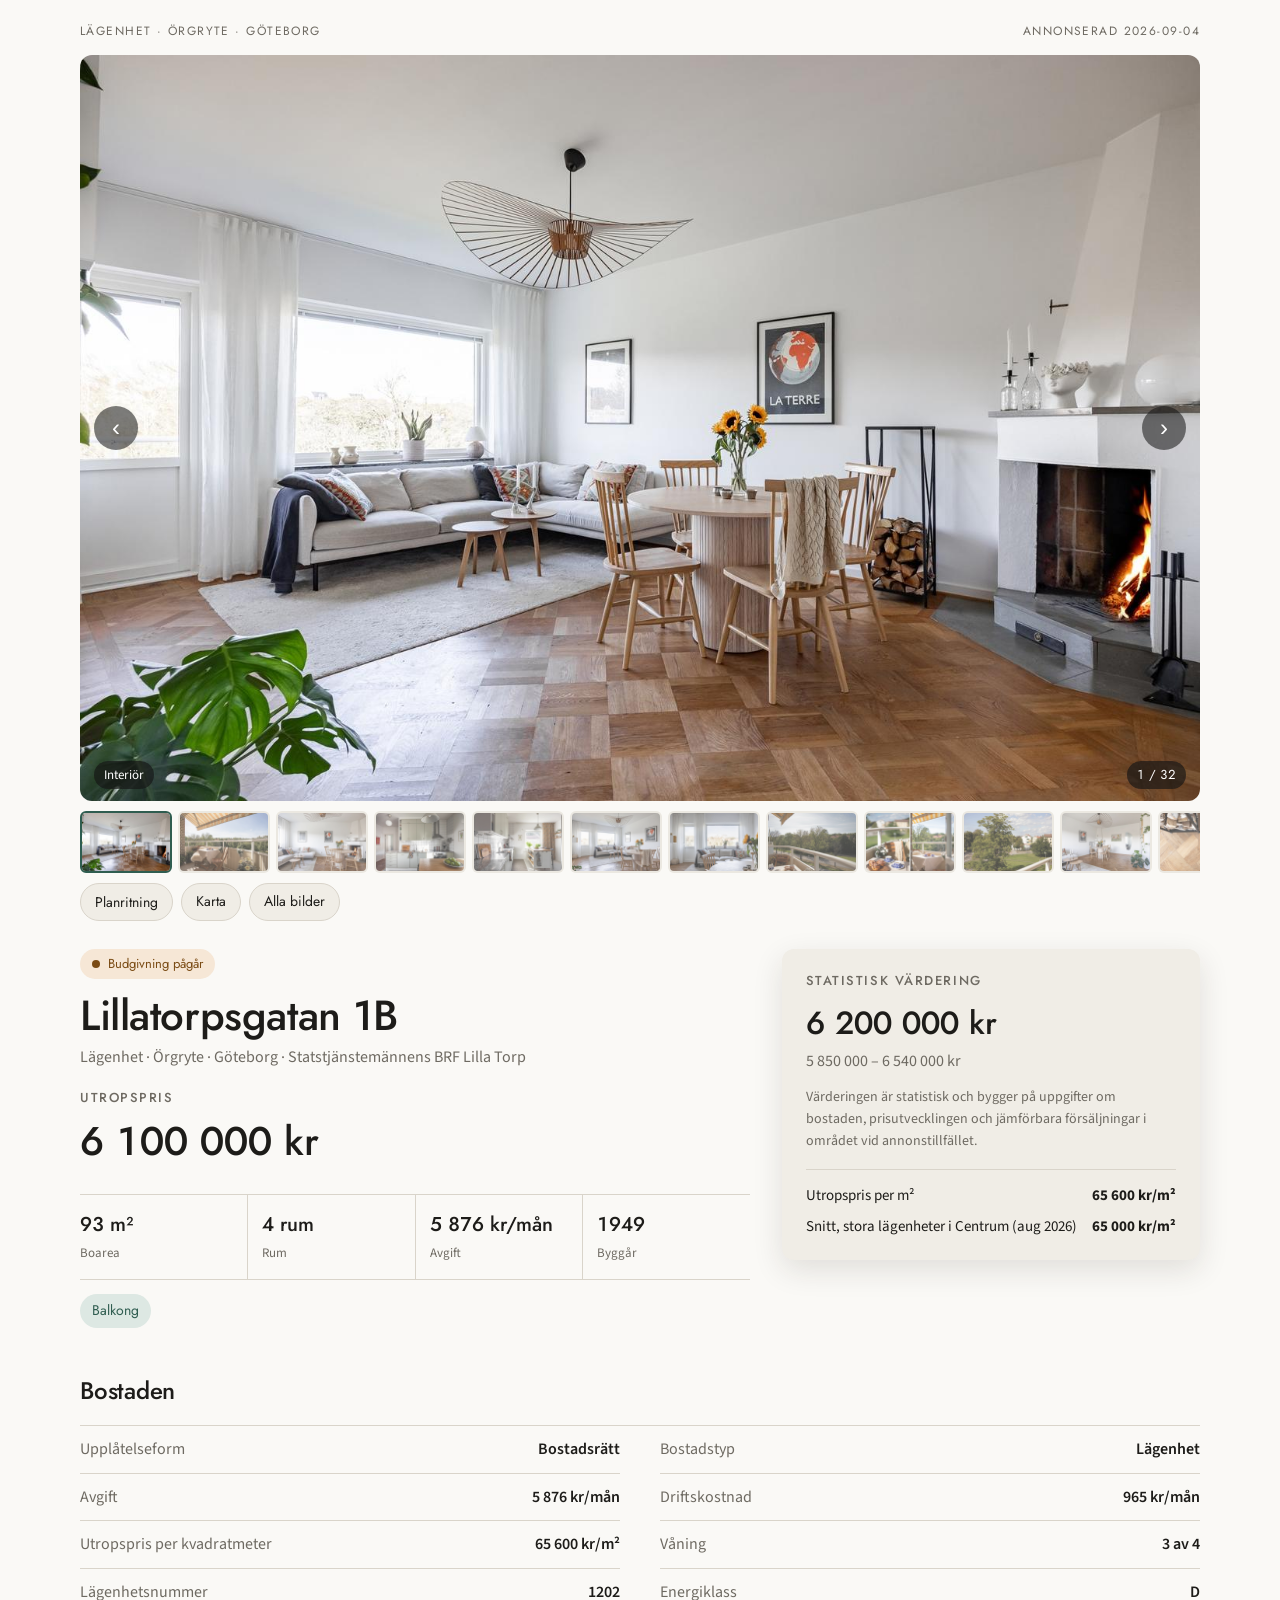
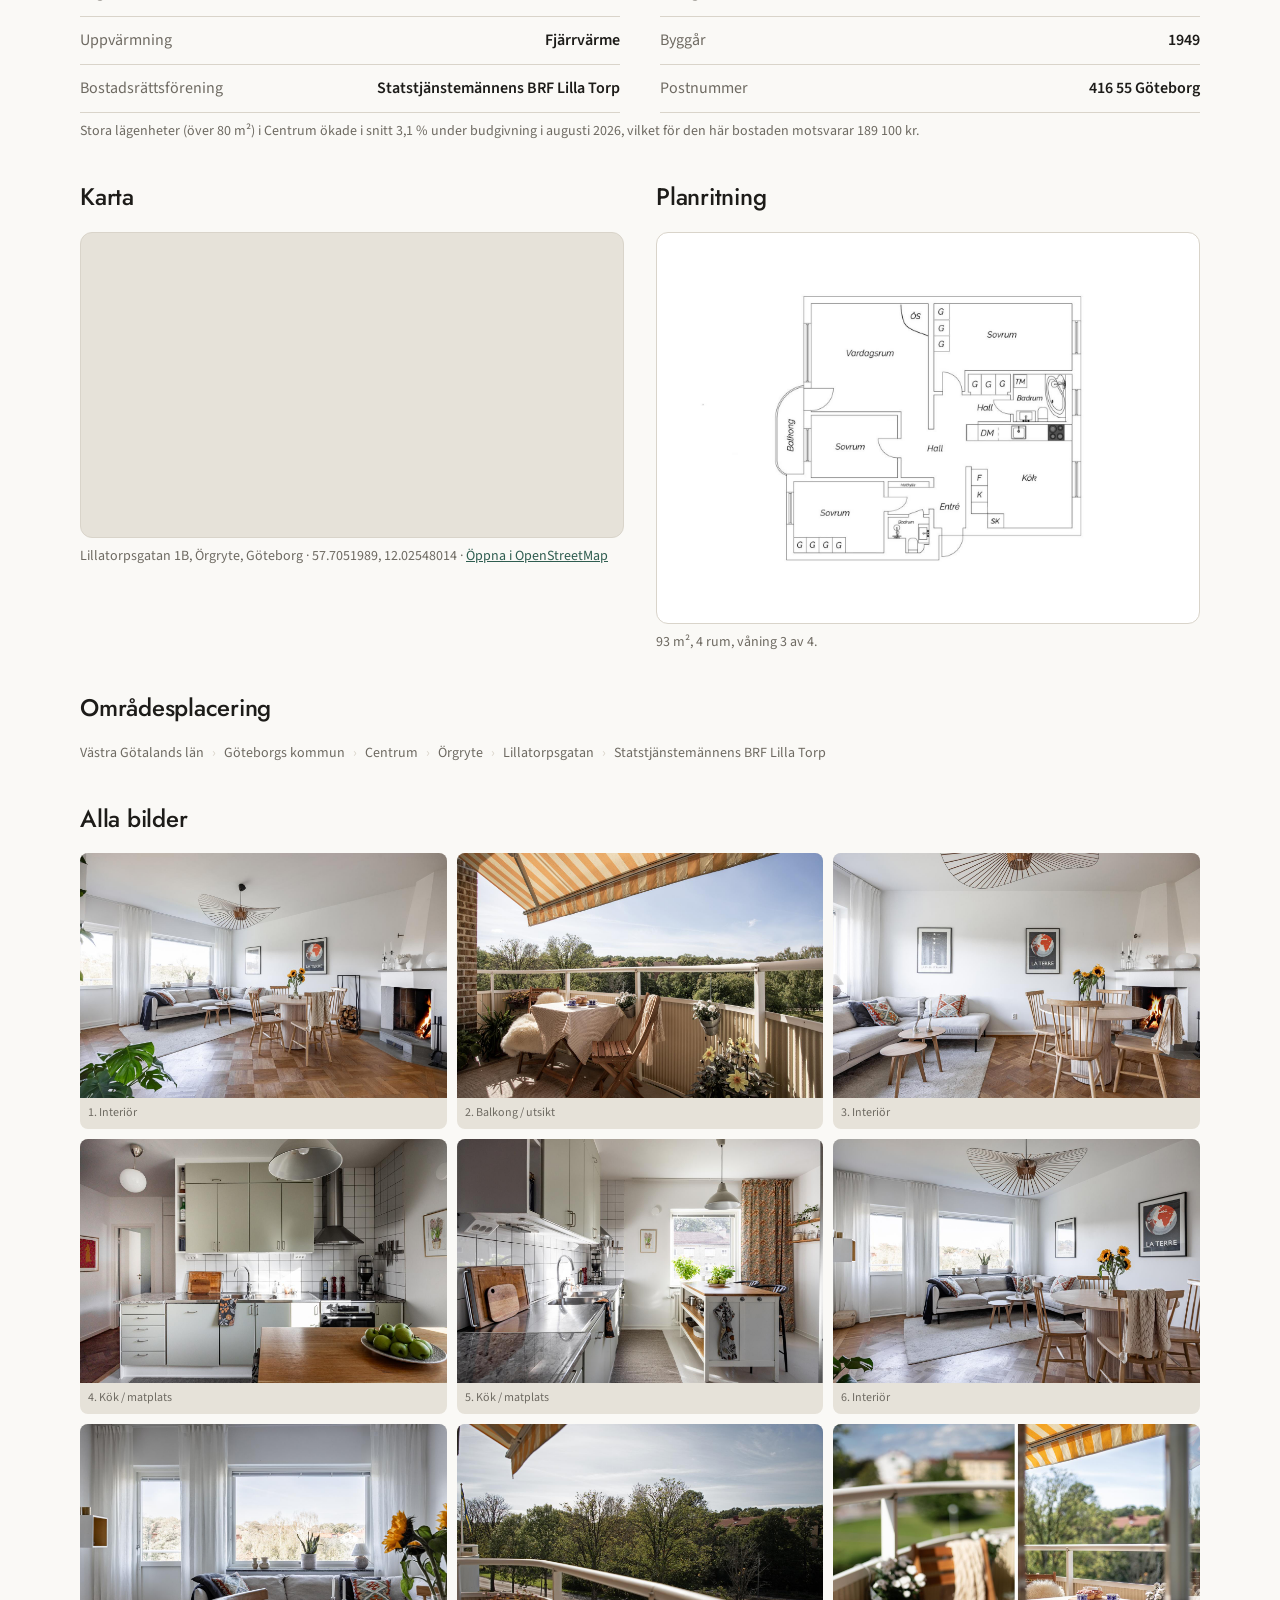
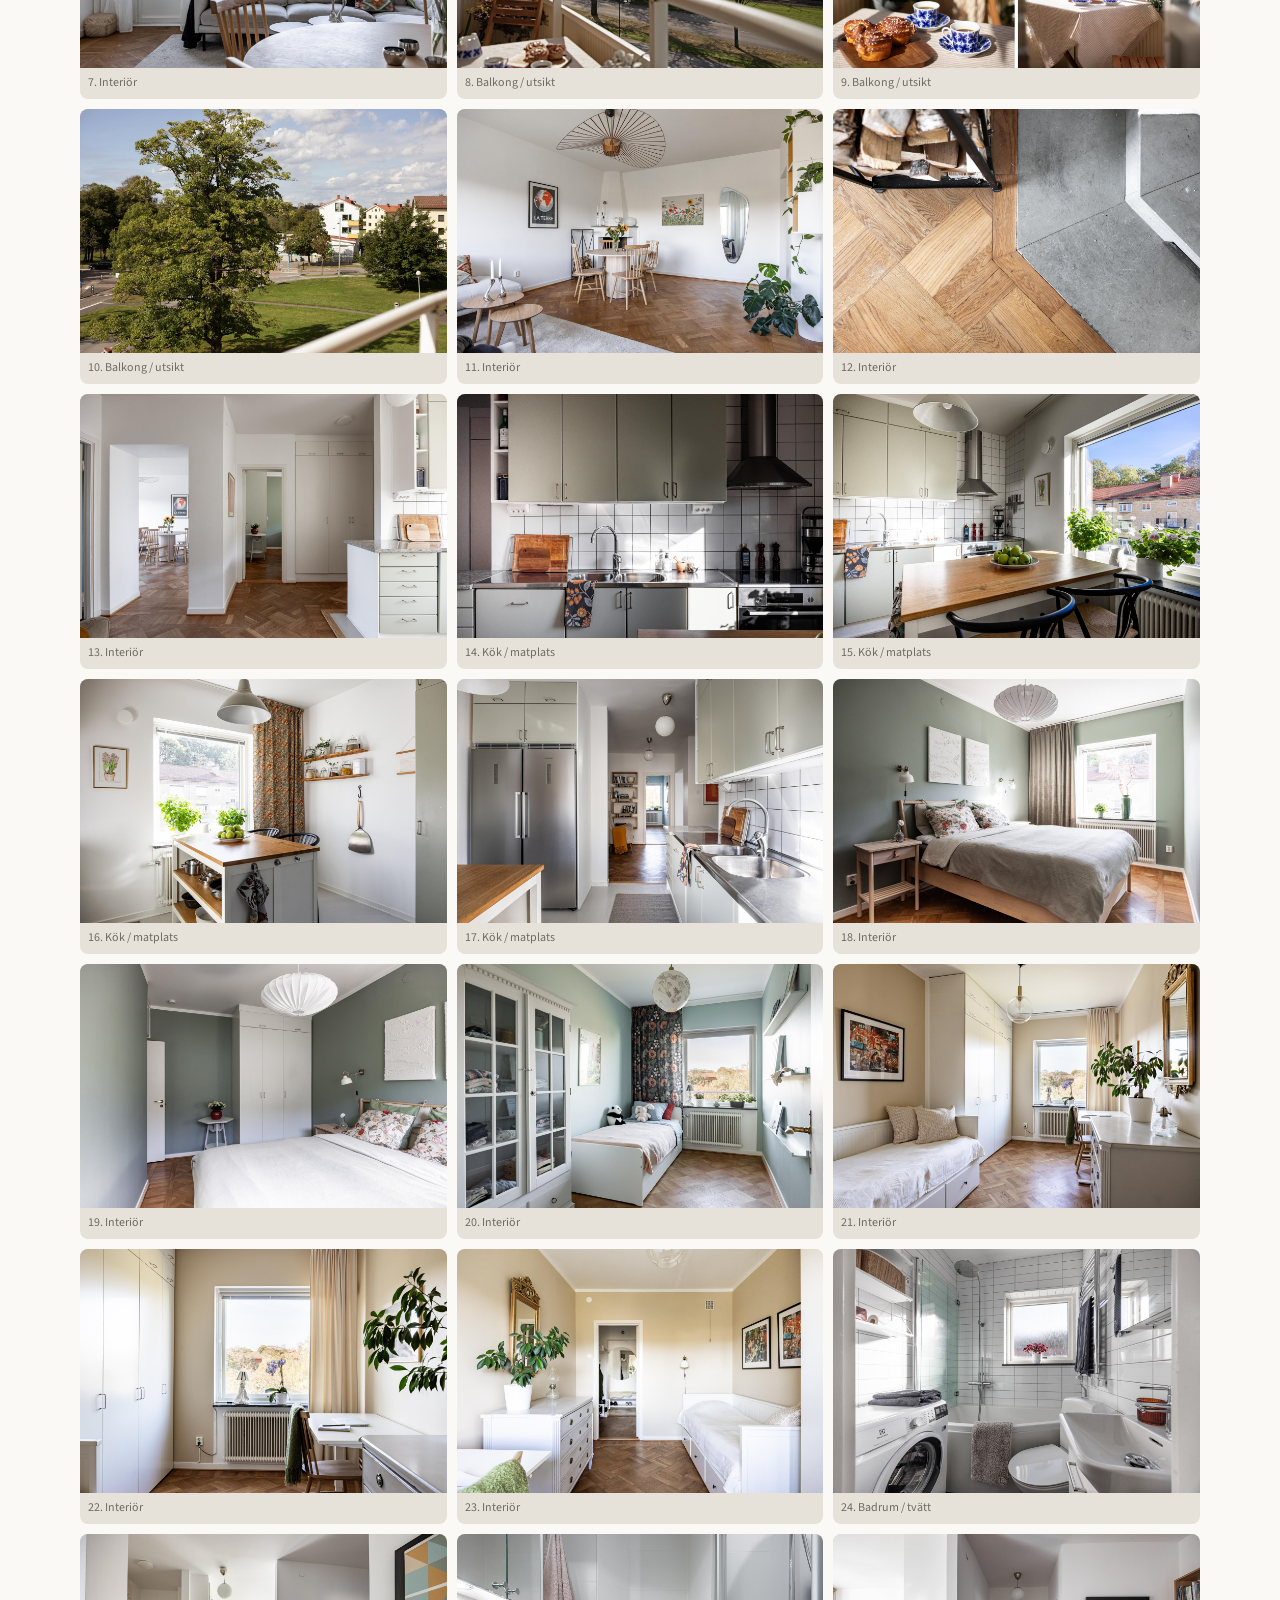
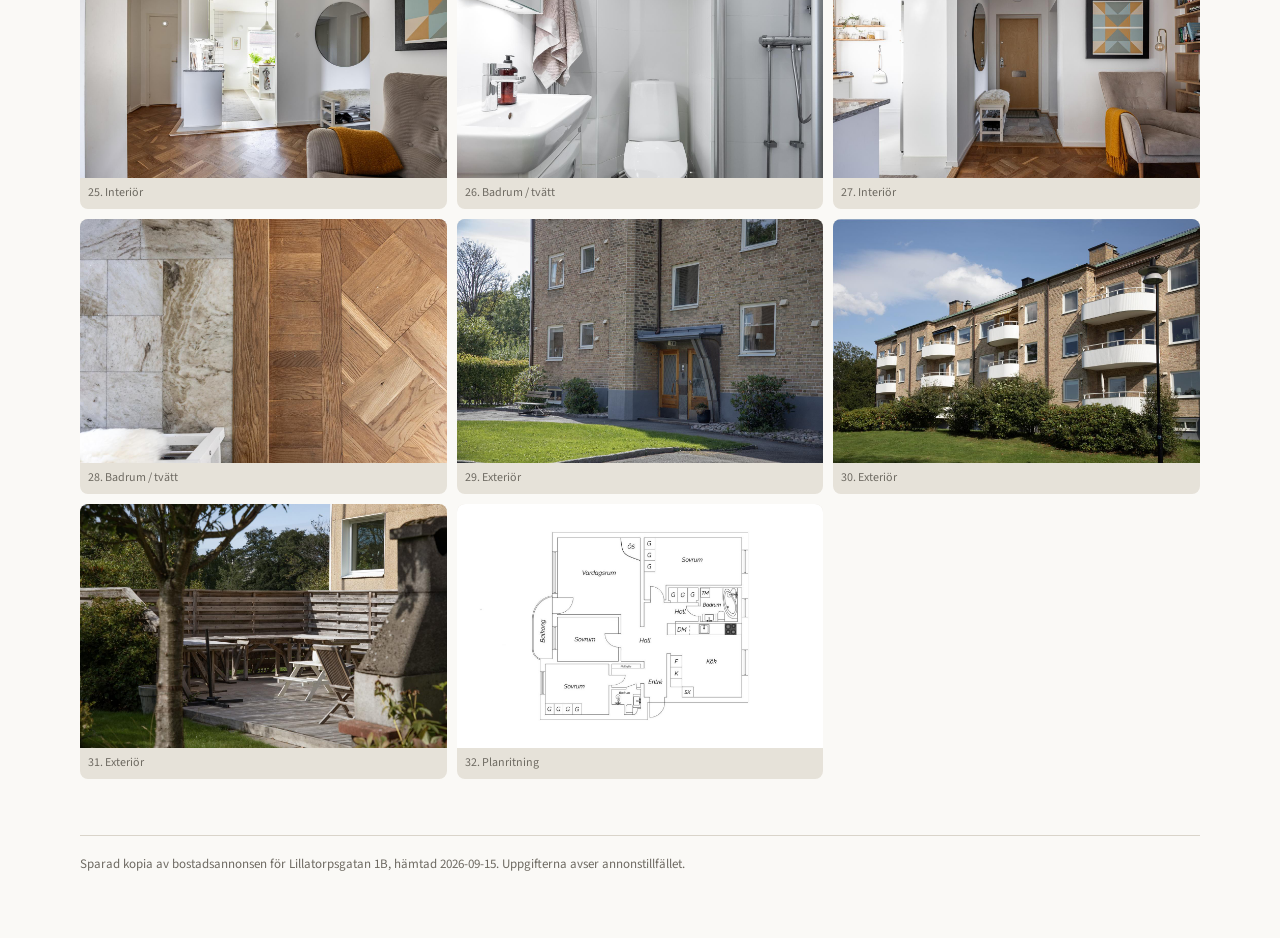
==== index.html @ 9cee85e9 "Lillatorpsgatan 1B listing replica Co-Authored-By: Claude Fable 5.1 <noreply@anthropic.com>" ====
<!doctype html>
<html lang="sv">
<head>
<meta charset="utf-8">
<meta name="viewport" content="width=device-width,initial-scale=1">
<title>Lillatorpsgatan 1B</title>
<meta name="description" content="Lägenhet, 4 rum, 93 m², Örgryte, Göteborg">
<link rel="preconnect" href="https://fonts.googleapis.com">
<link rel="stylesheet" href="https://fonts.googleapis.com/css2?family=Jost:wght@400;500;600&family=Source+Sans+3:ital,wght@0,400;0,600;1,400&display=swap">
</head>
<body>
<style>
:root{--bg:#FAF9F6;--surface:#F0EDE6;--surface2:#E6E2D9;--ink:#1D1C19;--muted:#6E6A62;--line:#D9D4CA;--accent:#2F5D50;--accent-ink:#FFFFFF;--accent-soft:#DDE8E3;--warn-soft:#F6E7D6;--warn-ink:#7A4B14;--plan:#FFFFFF;--shadow:0 10px 30px rgba(40,35,25,.12);}
@media (prefers-color-scheme: dark){:root:not([data-theme="light"]){--bg:#17181A;--surface:#212326;--surface2:#2B2E32;--ink:#ECE9E2;--muted:#A39E94;--line:#363A3F;--accent:#7FB8A4;--accent-ink:#0F1F1A;--accent-soft:#1F3A33;--warn-soft:#3A2C1B;--warn-ink:#E8C08E;--plan:#ECE9E2;--shadow:0 10px 30px rgba(0,0,0,.45);}}
:root[data-theme="dark"]{--bg:#17181A;--surface:#212326;--surface2:#2B2E32;--ink:#ECE9E2;--muted:#A39E94;--line:#363A3F;--accent:#7FB8A4;--accent-ink:#0F1F1A;--accent-soft:#1F3A33;--warn-soft:#3A2C1B;--warn-ink:#E8C08E;--plan:#ECE9E2;--shadow:0 10px 30px rgba(0,0,0,.45);}
*{box-sizing:border-box}
body{margin:0;background:var(--bg);color:var(--ink);font:16px/1.55 "Source Sans 3",system-ui,-apple-system,"Segoe UI",sans-serif;padding-block:0 64px;padding-inline:16px}
h1,h2,h3{font-family:Jost,Futura,system-ui,sans-serif;font-weight:500;letter-spacing:-.01em;text-wrap:balance;margin:0}
.wrap{max-width:1120px;margin:0 auto}
a{color:var(--accent)}
.top{display:flex;justify-content:space-between;align-items:baseline;padding-block:22px 14px;gap:16px;flex-wrap:wrap}
.eyebrow{font-family:Jost,sans-serif;text-transform:uppercase;letter-spacing:.12em;font-size:12px;color:var(--muted)}
.gal{position:relative;background:var(--surface2);border-radius:12px;overflow:hidden;aspect-ratio:3/2;max-width:100%}
.gal img.main{width:100%;height:100%;object-fit:contain;display:block;background:var(--surface2);cursor:zoom-in}
.gal img.main.photo{object-fit:cover}
.nav{position:absolute;top:50%;transform:translateY(-50%);width:44px;height:44px;border-radius:50%;border:0;background:rgba(20,20,20,.55);color:#fff;font-size:24px;line-height:1;cursor:pointer;display:grid;place-items:center}
.nav:hover{background:rgba(20,20,20,.8)}
.nav.prev{left:14px}.nav.next{right:14px}
.counter{position:absolute;right:14px;bottom:12px;background:rgba(20,20,20,.65);color:#fff;font-family:Jost,sans-serif;font-size:13px;padding:4px 10px;border-radius:999px;font-variant-numeric:tabular-nums}
.caption{position:absolute;left:14px;bottom:12px;background:rgba(20,20,20,.65);color:#fff;font-size:13px;padding:4px 10px;border-radius:999px}
.thumbs{display:flex;gap:6px;overflow-x:auto;padding-block:10px 4px;scrollbar-width:thin}
.thumb{flex:0 0 auto;width:92px;height:62px;padding:0;border:2px solid transparent;border-radius:6px;overflow:hidden;background:var(--surface2);cursor:pointer;opacity:.7}
.thumb img{width:100%;height:100%;object-fit:cover;display:block}
.thumb.on{border-color:var(--accent);opacity:1}
.thumb:focus-visible,.nav:focus-visible,.btn:focus-visible,.close:focus-visible{outline:3px solid var(--accent);outline-offset:2px}
.toolbar{display:flex;gap:8px;flex-wrap:wrap;padding-block:6px 0}
.btn{font-family:Jost,sans-serif;font-size:14px;border:1px solid var(--line);background:var(--surface);color:var(--ink);border-radius:999px;padding:7px 14px;cursor:pointer;text-decoration:none}
.btn:hover{background:var(--surface2)}
.head{display:grid;grid-template-columns:1.6fr 1fr;gap:32px;padding-block:28px 8px;align-items:start}
.status{display:inline-flex;align-items:center;gap:8px;background:var(--warn-soft);color:var(--warn-ink);font-family:Jost,sans-serif;font-size:13px;padding:5px 12px;border-radius:999px;margin-bottom:14px}
.status::before{content:"";width:8px;height:8px;border-radius:50%;background:currentColor}
h1{font-size:clamp(30px,4vw,42px);line-height:1.1}
.sub{color:var(--muted);margin-top:6px}
.price{font-family:Jost,sans-serif;font-size:clamp(30px,4vw,40px);font-weight:500;font-variant-numeric:tabular-nums;margin-top:18px}
.price small{display:block;font-size:13px;color:var(--muted);text-transform:uppercase;letter-spacing:.12em;font-weight:500;margin-bottom:2px}
.keys{display:grid;grid-template-columns:repeat(4,1fr);border-top:1px solid var(--line);border-bottom:1px solid var(--line);margin-top:22px}
.keys div{padding-block:14px;padding-inline:0 12px}
.keys div+div{border-left:1px solid var(--line);padding-inline:14px 12px}
.keys b{display:block;font-family:Jost,sans-serif;font-weight:500;font-size:20px;font-variant-numeric:tabular-nums}
.keys span{font-size:13px;color:var(--muted)}
.amen{display:inline-flex;align-items:center;gap:8px;background:var(--accent-soft);color:var(--accent);font-family:Jost,sans-serif;font-size:14px;padding:6px 12px;border-radius:999px;margin-top:14px}
.side{background:var(--surface);border-radius:12px;padding:22px 24px;box-shadow:var(--shadow)}
.side h3{font-size:13px;text-transform:uppercase;letter-spacing:.12em;color:var(--muted);font-weight:500}
.side .big{font-family:Jost,sans-serif;font-size:32px;font-weight:500;margin-top:8px;font-variant-numeric:tabular-nums}
.side .range{color:var(--muted);font-variant-numeric:tabular-nums}
.side p{margin:14px 0 0;font-size:14px;color:var(--muted)}
.side .sqm{margin-top:16px;padding-top:14px;border-top:1px solid var(--line);display:flex;justify-content:space-between;gap:12px;font-variant-numeric:tabular-nums;font-size:15px}
.side .sqm.last{margin-top:8px;padding-top:0;border:0}
section{padding-block:36px 0}
h2{font-size:24px;margin-bottom:16px}
.facts{display:grid;grid-template-columns:repeat(2,1fr);gap:0 40px;border-top:1px solid var(--line);margin:0}
.facts div{display:flex;justify-content:space-between;gap:16px;padding-block:11px;border-bottom:1px solid var(--line);font-variant-numeric:tabular-nums}
.facts dt{color:var(--muted);margin:0}
.facts dd{margin:0;font-weight:600;text-align:right}
.two{display:grid;grid-template-columns:1fr 1fr;gap:32px}
.map{border-radius:12px;overflow:hidden;border:1px solid var(--line);aspect-ratio:16/9;max-width:100%;background:var(--surface2)}
.map iframe{width:100%;height:100%;border:0;display:block}
.plan{background:var(--plan);border-radius:12px;border:1px solid var(--line);padding:12px}
.plan img{width:100%;display:block;cursor:zoom-in}
.note{color:var(--muted);font-size:14px;margin:8px 0 0}
table{width:100%;border-collapse:collapse;font-variant-numeric:tabular-nums}
th{text-align:left;font-family:Jost,sans-serif;font-weight:500;font-size:13px;text-transform:uppercase;letter-spacing:.1em;color:var(--muted);padding-block:8px;border-bottom:1px solid var(--line)}
td{padding-block:10px;padding-inline:0 12px;border-bottom:1px solid var(--line)}
td.num,th.num{text-align:right}
.pill{font-family:Jost,sans-serif;font-size:12px;background:var(--surface2);padding:2px 9px;border-radius:999px}
.tblwrap{overflow-x:auto}
.crumbs{display:flex;flex-wrap:wrap;gap:6px 0;color:var(--muted);font-size:14px}
.crumbs span+span::before{content:"\203A";margin:0 8px;color:var(--line)}
.grid{display:grid;grid-template-columns:repeat(3,1fr);gap:10px}
.grid figure{margin:0;border-radius:8px;overflow:hidden;background:var(--surface2);cursor:zoom-in}
.grid img{width:100%;aspect-ratio:3/2;object-fit:cover;display:block}
.grid figcaption{font-size:12px;color:var(--muted);padding:6px 8px}
.lb{position:fixed;inset:0;background:rgba(10,10,10,.94);display:none;align-items:center;justify-content:center;z-index:50}
.lb.open{display:flex}
.lb img{max-width:96vw;max-height:92vh;object-fit:contain}
.lb .nav{background:rgba(255,255,255,.15)}
.lb .close{position:absolute;top:14px;right:14px;border:0;background:rgba(255,255,255,.15);color:#fff;width:44px;height:44px;border-radius:50%;font-size:22px;cursor:pointer}
.lb .counter{bottom:18px}
footer{margin-top:56px;padding-top:18px;border-top:1px solid var(--line);color:var(--muted);font-size:13px}
@media (max-width:820px){.head,.two{grid-template-columns:1fr}.keys{grid-template-columns:repeat(2,1fr)}.keys div:nth-child(3){border-left:0;padding-inline:0 12px;border-top:1px solid var(--line)}.keys div:nth-child(4){border-top:1px solid var(--line)}.facts{grid-template-columns:1fr}.grid{grid-template-columns:repeat(2,1fr)}}
@media (max-width:480px){.grid{grid-template-columns:1fr}}
</style>
<div class="wrap">
<div class="top"><span class="eyebrow">Lägenhet · Örgryte · Göteborg</span><span class="eyebrow">Annonserad 2026-09-04</span></div>

<div class="gal" id="gal">
  <img class="main photo" id="mainImg" src="img/55880543.jpg" alt="Interiör">
  <button class="nav prev" id="prev" aria-label="Föregående bild">‹</button>
  <button class="nav next" id="next" aria-label="Nästa bild">›</button>
  <span class="caption" id="cap">Interiör</span>
  <span class="counter" id="cnt">1 / 32</span>
</div>
<div class="thumbs" id="thumbs"><button class="thumb" data-i="0" aria-label="Bild 1: Interiör"><img loading="lazy" src="img/55880543.jpg" alt="Interiör"></button>
<button class="thumb" data-i="1" aria-label="Bild 2: Balkong / utsikt"><img loading="lazy" src="img/55880546.jpg" alt="Balkong / utsikt"></button>
<button class="thumb" data-i="2" aria-label="Bild 3: Interiör"><img loading="lazy" src="img/55880550.jpg" alt="Interiör"></button>
<button class="thumb" data-i="3" aria-label="Bild 4: Kök / matplats"><img loading="lazy" src="img/55880553.jpg" alt="Kök / matplats"></button>
<button class="thumb" data-i="4" aria-label="Bild 5: Kök / matplats"><img loading="lazy" src="img/55880557.jpg" alt="Kök / matplats"></button>
<button class="thumb" data-i="5" aria-label="Bild 6: Interiör"><img loading="lazy" src="img/55880561.jpg" alt="Interiör"></button>
<button class="thumb" data-i="6" aria-label="Bild 7: Interiör"><img loading="lazy" src="img/55880565.jpg" alt="Interiör"></button>
<button class="thumb" data-i="7" aria-label="Bild 8: Balkong / utsikt"><img loading="lazy" src="img/55880568.jpg" alt="Balkong / utsikt"></button>
<button class="thumb" data-i="8" aria-label="Bild 9: Balkong / utsikt"><img loading="lazy" src="img/55880574.jpg" alt="Balkong / utsikt"></button>
<button class="thumb" data-i="9" aria-label="Bild 10: Balkong / utsikt"><img loading="lazy" src="img/55880580.jpg" alt="Balkong / utsikt"></button>
<button class="thumb" data-i="10" aria-label="Bild 11: Interiör"><img loading="lazy" src="img/55880584.jpg" alt="Interiör"></button>
<button class="thumb" data-i="11" aria-label="Bild 12: Interiör"><img loading="lazy" src="img/55880588.jpg" alt="Interiör"></button>
<button class="thumb" data-i="12" aria-label="Bild 13: Interiör"><img loading="lazy" src="img/55880594.jpg" alt="Interiör"></button>
<button class="thumb" data-i="13" aria-label="Bild 14: Kök / matplats"><img loading="lazy" src="img/55880600.jpg" alt="Kök / matplats"></button>
<button class="thumb" data-i="14" aria-label="Bild 15: Kök / matplats"><img loading="lazy" src="img/55880603.jpg" alt="Kök / matplats"></button>
<button class="thumb" data-i="15" aria-label="Bild 16: Kök / matplats"><img loading="lazy" src="img/55880606.jpg" alt="Kök / matplats"></button>
<button class="thumb" data-i="16" aria-label="Bild 17: Kök / matplats"><img loading="lazy" src="img/55880609.jpg" alt="Kök / matplats"></button>
<button class="thumb" data-i="17" aria-label="Bild 18: Interiör"><img loading="lazy" src="img/55880613.jpg" alt="Interiör"></button>
<button class="thumb" data-i="18" aria-label="Bild 19: Interiör"><img loading="lazy" src="img/55880618.jpg" alt="Interiör"></button>
<button class="thumb" data-i="19" aria-label="Bild 20: Interiör"><img loading="lazy" src="img/55880623.jpg" alt="Interiör"></button>
<button class="thumb" data-i="20" aria-label="Bild 21: Interiör"><img loading="lazy" src="img/55880629.jpg" alt="Interiör"></button>
<button class="thumb" data-i="21" aria-label="Bild 22: Interiör"><img loading="lazy" src="img/55880631.jpg" alt="Interiör"></button>
<button class="thumb" data-i="22" aria-label="Bild 23: Interiör"><img loading="lazy" src="img/55880634.jpg" alt="Interiör"></button>
<button class="thumb" data-i="23" aria-label="Bild 24: Badrum / tvätt"><img loading="lazy" src="img/55880636.jpg" alt="Badrum / tvätt"></button>
<button class="thumb" data-i="24" aria-label="Bild 25: Interiör"><img loading="lazy" src="img/55880640.jpg" alt="Interiör"></button>
<button class="thumb" data-i="25" aria-label="Bild 26: Badrum / tvätt"><img loading="lazy" src="img/55880642.jpg" alt="Badrum / tvätt"></button>
<button class="thumb" data-i="26" aria-label="Bild 27: Interiör"><img loading="lazy" src="img/55880646.jpg" alt="Interiör"></button>
<button class="thumb" data-i="27" aria-label="Bild 28: Badrum / tvätt"><img loading="lazy" src="img/55880651.jpg" alt="Badrum / tvätt"></button>
<button class="thumb" data-i="28" aria-label="Bild 29: Exteriör"><img loading="lazy" src="img/55880654.jpg" alt="Exteriör"></button>
<button class="thumb" data-i="29" aria-label="Bild 30: Exteriör"><img loading="lazy" src="img/55880657.jpg" alt="Exteriör"></button>
<button class="thumb" data-i="30" aria-label="Bild 31: Exteriör"><img loading="lazy" src="img/55880661.jpg" alt="Exteriör"></button>
<button class="thumb" data-i="31" aria-label="Bild 32: Planritning"><img loading="lazy" src="img/55880663.jpg" alt="Planritning"></button></div>
<div class="toolbar">
  <button class="btn" id="toPlan">Planritning</button>
  <a class="btn" href="#karta">Karta</a>
  <a class="btn" href="#bilder">Alla bilder</a>
</div>

<div class="head">
  <div>
    <span class="status">Budgivning pågår</span>
    <h1>Lillatorpsgatan 1B</h1>
    <div class="sub">Lägenhet · Örgryte · Göteborg · Statstjänstemännens BRF Lilla Torp</div>
    <div class="price"><small>Utropspris</small>6 100 000 kr</div>
    <div class="keys">
      <div><b>93 m²</b><span>Boarea</span></div>
      <div><b>4 rum</b><span>Rum</span></div>
      <div><b>5 876 kr/mån</b><span>Avgift</span></div>
      <div><b>1949</b><span>Byggår</span></div>
    </div>
    <span class="amen">Balkong</span>
  </div>
  <aside class="side">
    <h3>Statistisk värdering</h3>
    <div class="big">6 200 000 kr</div>
    <div class="range">5 850 000 – 6 540 000 kr</div>
    <p>Värderingen är statistisk och bygger på uppgifter om bostaden, prisutvecklingen och jämförbara försäljningar i området vid annonstillfället.</p>
    <div class="sqm"><span>Utropspris per m²</span><b>65 600 kr/m²</b></div>
    <div class="sqm last"><span>Snitt, stora lägenheter i Centrum (aug 2026)</span><b>65 000 kr/m²</b></div>
  </aside>
</div>

<section>
  <h2>Bostaden</h2>
  <dl class="facts">
    <div><dt>Upplåtelseform</dt><dd>Bostadsrätt</dd></div>
    <div><dt>Bostadstyp</dt><dd>Lägenhet</dd></div>
    <div><dt>Avgift</dt><dd>5 876 kr/mån</dd></div>
    <div><dt>Driftskostnad</dt><dd>965 kr/mån</dd></div>
    <div><dt>Utropspris per kvadratmeter</dt><dd>65 600 kr/m²</dd></div>
    <div><dt>Våning</dt><dd>3 av 4</dd></div>
    <div><dt>Lägenhetsnummer</dt><dd>1202</dd></div>
    <div><dt>Energiklass</dt><dd>D</dd></div>
    <div><dt>Uppvärmning</dt><dd>Fjärrvärme</dd></div>
    <div><dt>Byggår</dt><dd>1949</dd></div>
    <div><dt>Bostadsrättsförening</dt><dd>Statstjänstemännens BRF Lilla Torp</dd></div>
    <div><dt>Postnummer</dt><dd>416 55 Göteborg</dd></div>
  </dl>
  <p class="note">Stora lägenheter (över 80 m²) i Centrum ökade i snitt 3,1 % under budgivning i augusti 2026, vilket för den här bostaden motsvarar 189 100 kr.</p>
</section>

<section class="two">
  <div id="karta">
    <h2>Karta</h2>
    <div class="map"><iframe title="Karta över Lillatorpsgatan 1B" loading="lazy" src="https://www.openstreetmap.org/export/embed.html?bbox=12.017480140000002,57.7011989,12.03348014,57.7091989&amp;layer=mapnik&amp;marker=57.7051989,12.02548014"></iframe></div>
    <p class="note">Lillatorpsgatan 1B, Örgryte, Göteborg · 57.7051989, 12.02548014 · <a href="https://www.openstreetmap.org/?mlat=57.7051989&amp;mlon=12.02548014#map=17/57.7051989/12.02548014" target="_blank" rel="noopener">Öppna i OpenStreetMap</a></p>
  </div>
  <div>
    <h2>Planritning</h2>
    <div class="plan"><img id="planImg" src="img/55880663.jpg" alt="Planlösning"></div>
    <p class="note">93 m², 4 rum, våning 3 av 4.</p>
  </div>
</section>

<section>
  <h2>Områdesplacering</h2>
  <div class="crumbs"><span>Västra Götalands län</span><span>Göteborgs kommun</span><span>Centrum</span><span>Örgryte</span><span>Lillatorpsgatan</span><span>Statstjänstemännens BRF Lilla Torp</span></div>
</section>


<section id="bilder">
  <h2>Alla bilder</h2>
  <div class="grid" id="grid"><figure data-i="0"><img loading="lazy" src="img/55880543.jpg" alt="Interiör"><figcaption>1. Interiör</figcaption></figure><figure data-i="1"><img loading="lazy" src="img/55880546.jpg" alt="Balkong / utsikt"><figcaption>2. Balkong / utsikt</figcaption></figure><figure data-i="2"><img loading="lazy" src="img/55880550.jpg" alt="Interiör"><figcaption>3. Interiör</figcaption></figure><figure data-i="3"><img loading="lazy" src="img/55880553.jpg" alt="Kök / matplats"><figcaption>4. Kök / matplats</figcaption></figure><figure data-i="4"><img loading="lazy" src="img/55880557.jpg" alt="Kök / matplats"><figcaption>5. Kök / matplats</figcaption></figure><figure data-i="5"><img loading="lazy" src="img/55880561.jpg" alt="Interiör"><figcaption>6. Interiör</figcaption></figure><figure data-i="6"><img loading="lazy" src="img/55880565.jpg" alt="Interiör"><figcaption>7. Interiör</figcaption></figure><figure data-i="7"><img loading="lazy" src="img/55880568.jpg" alt="Balkong / utsikt"><figcaption>8. Balkong / utsikt</figcaption></figure><figure data-i="8"><img loading="lazy" src="img/55880574.jpg" alt="Balkong / utsikt"><figcaption>9. Balkong / utsikt</figcaption></figure><figure data-i="9"><img loading="lazy" src="img/55880580.jpg" alt="Balkong / utsikt"><figcaption>10. Balkong / utsikt</figcaption></figure><figure data-i="10"><img loading="lazy" src="img/55880584.jpg" alt="Interiör"><figcaption>11. Interiör</figcaption></figure><figure data-i="11"><img loading="lazy" src="img/55880588.jpg" alt="Interiör"><figcaption>12. Interiör</figcaption></figure><figure data-i="12"><img loading="lazy" src="img/55880594.jpg" alt="Interiör"><figcaption>13. Interiör</figcaption></figure><figure data-i="13"><img loading="lazy" src="img/55880600.jpg" alt="Kök / matplats"><figcaption>14. Kök / matplats</figcaption></figure><figure data-i="14"><img loading="lazy" src="img/55880603.jpg" alt="Kök / matplats"><figcaption>15. Kök / matplats</figcaption></figure><figure data-i="15"><img loading="lazy" src="img/55880606.jpg" alt="Kök / matplats"><figcaption>16. Kök / matplats</figcaption></figure><figure data-i="16"><img loading="lazy" src="img/55880609.jpg" alt="Kök / matplats"><figcaption>17. Kök / matplats</figcaption></figure><figure data-i="17"><img loading="lazy" src="img/55880613.jpg" alt="Interiör"><figcaption>18. Interiör</figcaption></figure><figure data-i="18"><img loading="lazy" src="img/55880618.jpg" alt="Interiör"><figcaption>19. Interiör</figcaption></figure><figure data-i="19"><img loading="lazy" src="img/55880623.jpg" alt="Interiör"><figcaption>20. Interiör</figcaption></figure><figure data-i="20"><img loading="lazy" src="img/55880629.jpg" alt="Interiör"><figcaption>21. Interiör</figcaption></figure><figure data-i="21"><img loading="lazy" src="img/55880631.jpg" alt="Interiör"><figcaption>22. Interiör</figcaption></figure><figure data-i="22"><img loading="lazy" src="img/55880634.jpg" alt="Interiör"><figcaption>23. Interiör</figcaption></figure><figure data-i="23"><img loading="lazy" src="img/55880636.jpg" alt="Badrum / tvätt"><figcaption>24. Badrum / tvätt</figcaption></figure><figure data-i="24"><img loading="lazy" src="img/55880640.jpg" alt="Interiör"><figcaption>25. Interiör</figcaption></figure><figure data-i="25"><img loading="lazy" src="img/55880642.jpg" alt="Badrum / tvätt"><figcaption>26. Badrum / tvätt</figcaption></figure><figure data-i="26"><img loading="lazy" src="img/55880646.jpg" alt="Interiör"><figcaption>27. Interiör</figcaption></figure><figure data-i="27"><img loading="lazy" src="img/55880651.jpg" alt="Badrum / tvätt"><figcaption>28. Badrum / tvätt</figcaption></figure><figure data-i="28"><img loading="lazy" src="img/55880654.jpg" alt="Exteriör"><figcaption>29. Exteriör</figcaption></figure><figure data-i="29"><img loading="lazy" src="img/55880657.jpg" alt="Exteriör"><figcaption>30. Exteriör</figcaption></figure><figure data-i="30"><img loading="lazy" src="img/55880661.jpg" alt="Exteriör"><figcaption>31. Exteriör</figcaption></figure><figure data-i="31"><img loading="lazy" src="img/55880663.jpg" alt="Planritning"><figcaption>32. Planritning</figcaption></figure></div>
</section>

<footer>Sparad kopia av bostadsannonsen för Lillatorpsgatan 1B, hämtad 2026-09-15. Uppgifterna avser annonstillfället.</footer>
</div>

<div class="lb" id="lb" role="dialog" aria-label="Bildvisning">
  <button class="close" id="lbClose" aria-label="Stäng">×</button>
  <button class="nav prev" id="lbPrev" aria-label="Föregående bild">‹</button>
  <img id="lbImg" src="" alt="">
  <button class="nav next" id="lbNext" aria-label="Nästa bild">›</button>
  <span class="counter" id="lbCnt"></span>
</div>

<script>
const IMGS=[{"src": "img/55880543.jpg", "label": "Interiör"}, {"src": "img/55880546.jpg", "label": "Balkong / utsikt"}, {"src": "img/55880550.jpg", "label": "Interiör"}, {"src": "img/55880553.jpg", "label": "Kök / matplats"}, {"src": "img/55880557.jpg", "label": "Kök / matplats"}, {"src": "img/55880561.jpg", "label": "Interiör"}, {"src": "img/55880565.jpg", "label": "Interiör"}, {"src": "img/55880568.jpg", "label": "Balkong / utsikt"}, {"src": "img/55880574.jpg", "label": "Balkong / utsikt"}, {"src": "img/55880580.jpg", "label": "Balkong / utsikt"}, {"src": "img/55880584.jpg", "label": "Interiör"}, {"src": "img/55880588.jpg", "label": "Interiör"}, {"src": "img/55880594.jpg", "label": "Interiör"}, {"src": "img/55880600.jpg", "label": "Kök / matplats"}, {"src": "img/55880603.jpg", "label": "Kök / matplats"}, {"src": "img/55880606.jpg", "label": "Kök / matplats"}, {"src": "img/55880609.jpg", "label": "Kök / matplats"}, {"src": "img/55880613.jpg", "label": "Interiör"}, {"src": "img/55880618.jpg", "label": "Interiör"}, {"src": "img/55880623.jpg", "label": "Interiör"}, {"src": "img/55880629.jpg", "label": "Interiör"}, {"src": "img/55880631.jpg", "label": "Interiör"}, {"src": "img/55880634.jpg", "label": "Interiör"}, {"src": "img/55880636.jpg", "label": "Badrum / tvätt"}, {"src": "img/55880640.jpg", "label": "Interiör"}, {"src": "img/55880642.jpg", "label": "Badrum / tvätt"}, {"src": "img/55880646.jpg", "label": "Interiör"}, {"src": "img/55880651.jpg", "label": "Badrum / tvätt"}, {"src": "img/55880654.jpg", "label": "Exteriör"}, {"src": "img/55880657.jpg", "label": "Exteriör"}, {"src": "img/55880661.jpg", "label": "Exteriör"}, {"src": "img/55880663.jpg", "label": "Planritning"}];
let i=0;
const main=document.getElementById('mainImg'),cap=document.getElementById('cap'),cnt=document.getElementById('cnt'),thumbs=document.getElementById('thumbs');
const lb=document.getElementById('lb'),lbImg=document.getElementById('lbImg'),lbCnt=document.getElementById('lbCnt');
function show(n){i=(n+IMGS.length)%IMGS.length;const im=IMGS[i];main.src=im.src;main.alt=im.label;main.classList.toggle('photo',im.label!=='Planritning');cap.textContent=im.label;cnt.textContent=(i+1)+' / '+IMGS.length;
  thumbs.querySelectorAll('.thumb').forEach((t,k)=>t.classList.toggle('on',k===i));const on=thumbs.querySelector('.thumb.on');if(on)on.scrollIntoView({block:'nearest',inline:'center',behavior:'smooth'});
  if(lb.classList.contains('open')){lbImg.src=im.src;lbImg.alt=im.label;lbCnt.textContent=(i+1)+' / '+IMGS.length+' \u00b7 '+im.label;}}
document.getElementById('prev').onclick=()=>show(i-1);document.getElementById('next').onclick=()=>show(i+1);
document.getElementById('lbPrev').onclick=()=>show(i-1);document.getElementById('lbNext').onclick=()=>show(i+1);
thumbs.addEventListener('click',e=>{const t=e.target.closest('.thumb');if(t)show(+t.dataset.i);});
document.getElementById('toPlan').onclick=()=>{show(IMGS.length-1);document.getElementById('gal').scrollIntoView({behavior:'smooth'});};
function openLb(n){show(n);lb.classList.add('open');lbImg.src=IMGS[i].src;lbImg.alt=IMGS[i].label;lbCnt.textContent=(i+1)+' / '+IMGS.length+' \u00b7 '+IMGS[i].label;document.body.style.overflow='hidden';}
function closeLb(){lb.classList.remove('open');document.body.style.overflow='';}
main.onclick=()=>openLb(i);
document.getElementById('grid').addEventListener('click',e=>{const f=e.target.closest('figure');if(f)openLb(+f.dataset.i);});
document.getElementById('planImg').onclick=()=>openLb(IMGS.length-1);
document.getElementById('lbClose').onclick=closeLb;lb.addEventListener('click',e=>{if(e.target===lb)closeLb();});
document.addEventListener('keydown',e=>{if(e.key==='ArrowLeft')show(i-1);else if(e.key==='ArrowRight')show(i+1);else if(e.key==='Escape')closeLb();});
let sx=null;const gal=document.getElementById('gal');
gal.addEventListener('touchstart',e=>sx=e.touches[0].clientX,{passive:true});
gal.addEventListener('touchend',e=>{if(sx===null)return;const dx=e.changedTouches[0].clientX-sx;if(Math.abs(dx)>40)show(dx<0?i+1:i-1);sx=null;});
show(0);
</script>

</body>
</html>
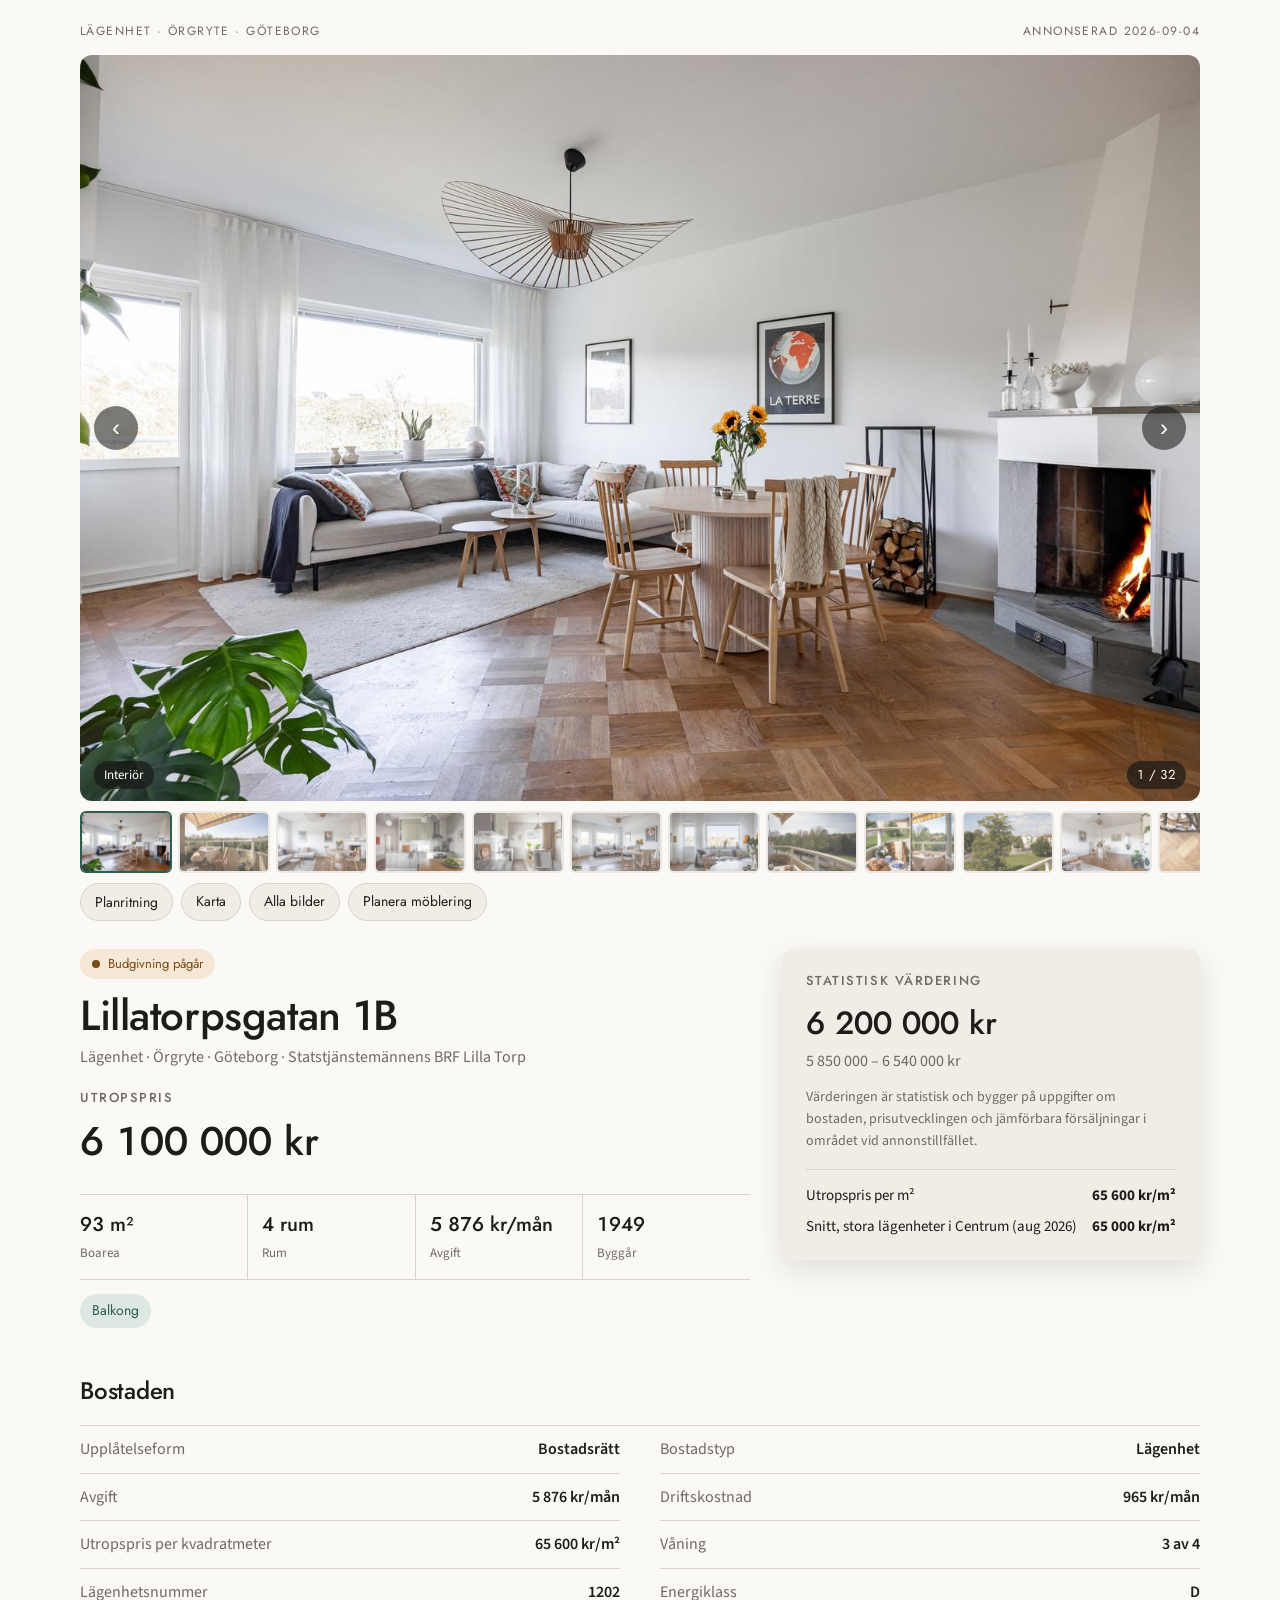
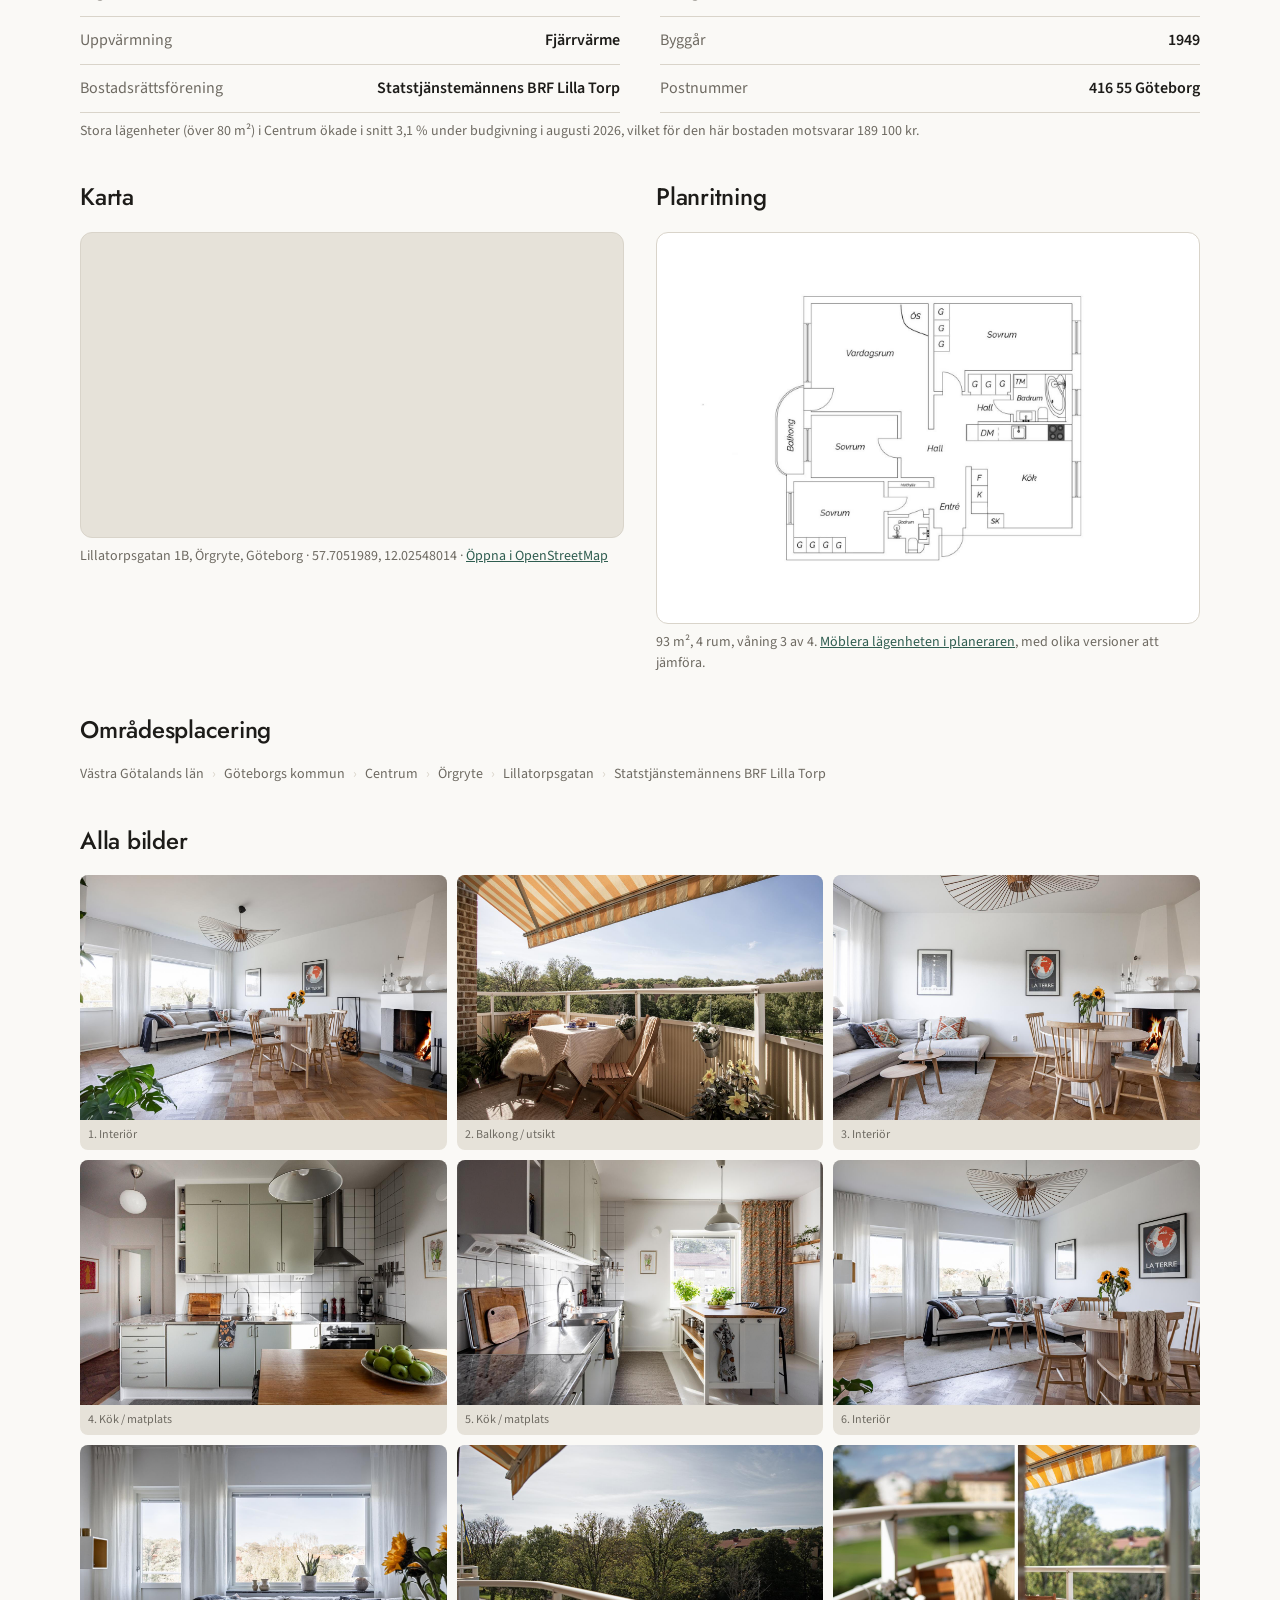
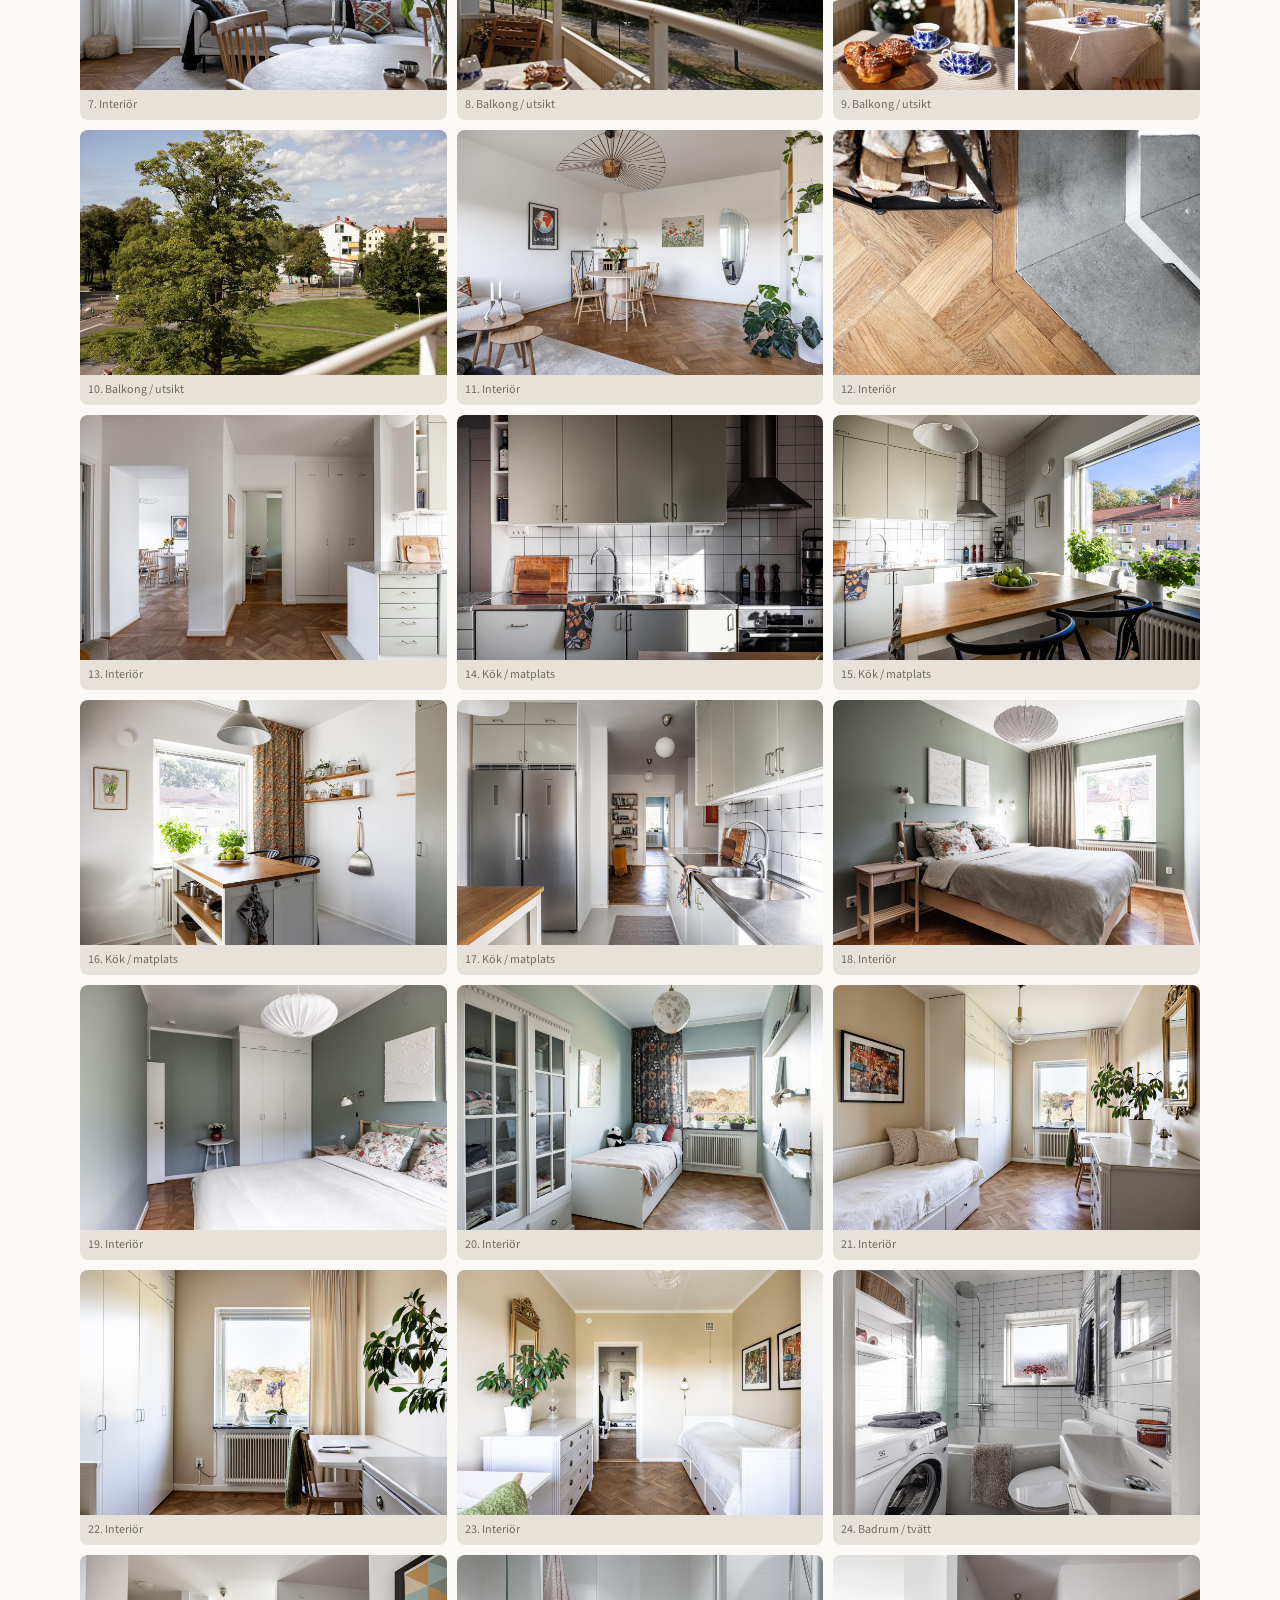
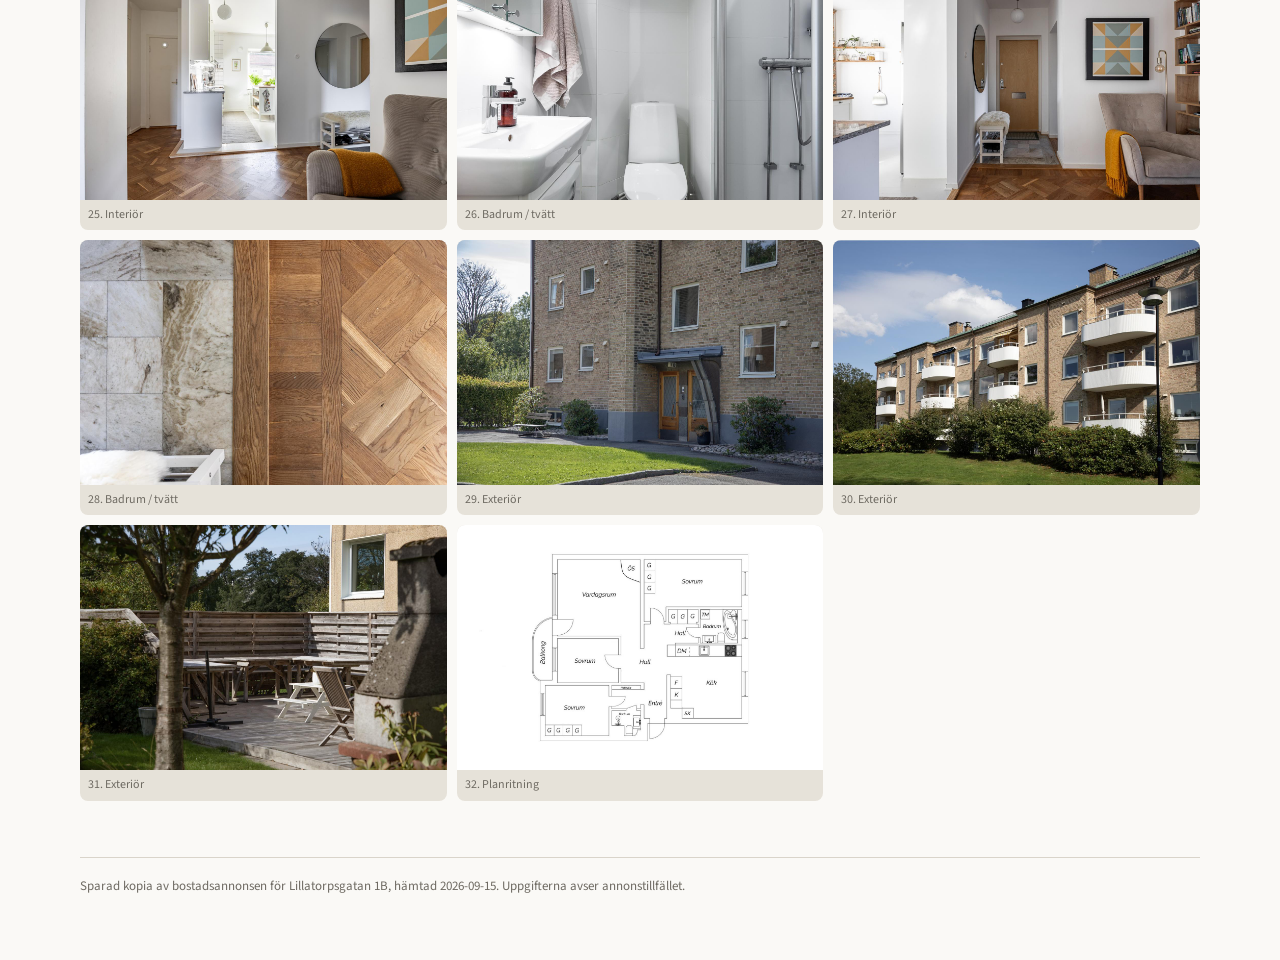
==== commit d551e45a: "Lägg till lägenhetsplaneraren med versioner under /planera - Ritning av lägenheten i skala efter mäk" ====
--- a/index.html
+++ b/index.html
@@ -136,6 +136,7 @@
   <button class="btn" id="toPlan">Planritning</button>
   <a class="btn" href="#karta">Karta</a>
   <a class="btn" href="#bilder">Alla bilder</a>
+  <a class="btn" href="planera/">Planera möblering</a>
 </div>
 
 <div class="head">
@@ -190,7 +191,7 @@
   <div>
     <h2>Planritning</h2>
     <div class="plan"><img id="planImg" src="img/55880663.jpg" alt="Planlösning"></div>
-    <p class="note">93 m², 4 rum, våning 3 av 4.</p>
+    <p class="note">93 m², 4 rum, våning 3 av 4. <a href="planera/">Möblera lägenheten i planeraren</a>, med olika versioner att jämföra.</p>
   </div>
 </section>
 
